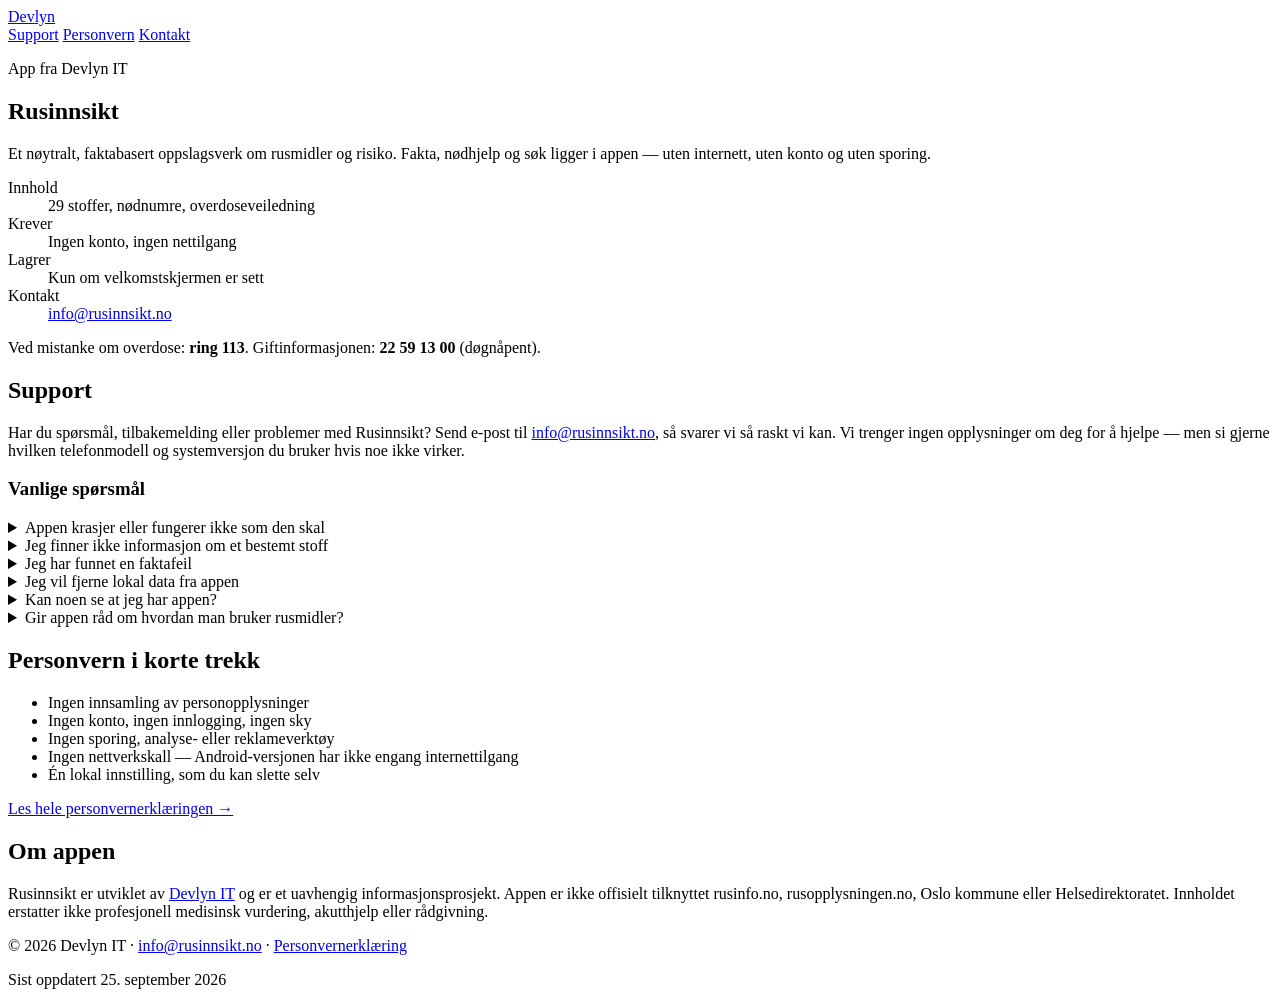
==== docs/devlyn-site/rusinnsikt/index.html @ 15efd3a3 "Support- og personvernsider for devlyn.no/rusinnsikt/ (erstatter Google Sites) - docs/devlyn-site/ru" ====
<!DOCTYPE html>
<html lang="no">
<head>
  <meta charset="utf-8">
  <meta name="viewport" content="width=device-width, initial-scale=1">
  <title>Rusinnsikt — support og personvern</title>
  <meta name="description" content="Support, vanlige spørsmål og personvern for Rusinnsikt-appen — et nøytralt, faktabasert oppslagsverk om rusmidler og risiko, uten internett, konto eller sporing. Utviklet av Devlyn IT.">
  <link rel="canonical" href="https://devlyn.no/rusinnsikt/">
  <link rel="icon" href="/favicon-32.png" sizes="32x32">
  <link rel="apple-touch-icon" href="/apple-touch-icon.png">
  <meta property="og:title" content="Rusinnsikt — support og personvern">
  <meta property="og:description" content="Fakta om rusmidler og risiko — uten internett, uten konto, uten sporing.">
  <meta property="og:url" content="https://devlyn.no/rusinnsikt/">
  <meta property="og:type" content="website">
  <link rel="preconnect" href="https://fonts.googleapis.com">
  <link rel="preconnect" href="https://fonts.gstatic.com" crossorigin>
  <link rel="stylesheet" href="https://fonts.googleapis.com/css2?family=Instrument+Sans:ital,wght@0,400..700;1,400..700&family=IBM+Plex+Mono:wght@400;500&display=swap">
  <link rel="stylesheet" href="/rusinnsikt/rusinnsikt.css">
</head>
<body>
  <header class="top">
    <a class="brand" href="/">Dev<span>lyn</span></a>
    <nav aria-label="Sider">
      <a href="/rusinnsikt/" aria-current="page">Support</a>
      <a href="/rusinnsikt/personvern/">Personvern</a>
      <a class="cta" href="mailto:info@rusinnsikt.no">Kontakt</a>
    </nav>
  </header>

  <main>
    <section class="hero">
      <p class="eyebrow">App fra Devlyn IT</p>
      <h1>Rusinnsikt</h1>
      <p class="lead">Et nøytralt, faktabasert oppslagsverk om rusmidler og risiko. Fakta, nødhjelp og søk ligger i appen — uten internett, uten konto og uten sporing.</p>
      <dl class="facts">
        <div><dt>Innhold</dt><dd>29 stoffer, nødnumre, overdoseveiledning</dd></div>
        <div><dt>Krever</dt><dd>Ingen konto, ingen nettilgang</dd></div>
        <div><dt>Lagrer</dt><dd>Kun om velkomstskjermen er sett</dd></div>
        <div><dt>Kontakt</dt><dd><a href="mailto:info@rusinnsikt.no">info@rusinnsikt.no</a></dd></div>
      </dl>
      <p class="emergency">Ved mistanke om overdose: <strong>ring 113</strong>. Giftinformasjonen: <strong>22 59 13 00</strong> (døgnåpent).</p>
    </section>

    <section id="support">
      <h2>Support</h2>
      <p>Har du spørsmål, tilbakemelding eller problemer med Rusinnsikt? Send e-post til <a href="mailto:info@rusinnsikt.no">info@rusinnsikt.no</a>, så svarer vi så raskt vi kan. Vi trenger ingen opplysninger om deg for å hjelpe — men si gjerne hvilken telefonmodell og systemversjon du bruker hvis noe ikke virker.</p>

      <h3>Vanlige spørsmål</h3>
      <details>
        <summary>Appen krasjer eller fungerer ikke som den skal</summary>
        <p>Prøv først å laste ned appen på nytt fra app-butikken. Fungerer det fortsatt ikke, send oss en e-post med hvilken telefonmodell og systemversjon (iOS/Android) du bruker, og hva som skjedde.</p>
      </details>
      <details>
        <summary>Jeg finner ikke informasjon om et bestemt stoff</summary>
        <p>Bruk søkefunksjonen i appen — den finner også kallenavn og slangord. Mangler stoffet fortsatt, send oss gjerne et forslag på e-post.</p>
      </details>
      <details>
        <summary>Jeg har funnet en faktafeil</summary>
        <p>Innholdet er forkortet fra offentlige kilder (rusinfo.no / Oslo kommune, Helsedirektoratet, Folkehelseinstituttet, Direktoratet for medisinske produkter, Giftinformasjonen m.fl.) og kontrolleres jevnlig mot kildene. Send oss en e-post med hva som er feil, gjerne med kilde, så retter vi det.</p>
      </details>
      <details>
        <summary>Jeg vil fjerne lokal data fra appen</summary>
        <p>Gå til <em>Om → Nullstill velkomstskjerm</em> i appen. Det er den eneste innstillingen appen lagrer. Du kan også slette appen for å fjerne all lokal data.</p>
      </details>
      <details>
        <summary>Kan noen se at jeg har appen?</summary>
        <p>Appen sender ingenting noe sted, har ingen konto og lagrer ikke hva du har lest eller søkt på. Innholdet skjules i app-veksleren. Det appen ikke kan påvirke, er telefonen selv: en fullt administrert jobbtelefon (MDM) kan vise arbeidsgiveren hvilke apper som er installert, og foreldrekontroll kan vise appbruk. Det gjelder alle apper, ikke bare Rusinnsikt.</p>
      </details>
      <details>
        <summary>Gir appen råd om hvordan man bruker rusmidler?</summary>
        <p>Nei. Appen oppfordrer ikke til bruk og inneholder ingen doser eller bruksanvisninger. Den gjengir norske helsemyndigheters råd om hva som øker og reduserer risiko, og hva man gjør ved mistanke om overdose.</p>
      </details>
    </section>

    <section id="personvern-kort">
      <h2>Personvern i korte trekk</h2>
      <ul class="checks">
        <li>Ingen innsamling av personopplysninger</li>
        <li>Ingen konto, ingen innlogging, ingen sky</li>
        <li>Ingen sporing, analyse- eller reklameverktøy</li>
        <li>Ingen nettverkskall — Android-versjonen har ikke engang internettilgang</li>
        <li>Én lokal innstilling, som du kan slette selv</li>
      </ul>
      <p><a class="button" href="/rusinnsikt/personvern/">Les hele personvernerklæringen →</a></p>
    </section>

    <section id="om">
      <h2>Om appen</h2>
      <p>Rusinnsikt er utviklet av <a href="/">Devlyn IT</a> og er et uavhengig informasjonsprosjekt. Appen er ikke offisielt tilknyttet rusinfo.no, rusopplysningen.no, Oslo kommune eller Helsedirektoratet. Innholdet erstatter ikke profesjonell medisinsk vurdering, akutthjelp eller rådgivning.</p>
    </section>
  </main>

  <footer>
    <p>© 2026 Devlyn IT · <a href="mailto:info@rusinnsikt.no">info@rusinnsikt.no</a> · <a href="/rusinnsikt/personvern/">Personvernerklæring</a></p>
    <p class="muted">Sist oppdatert 25. september 2026</p>
  </footer>
</body>
</html>
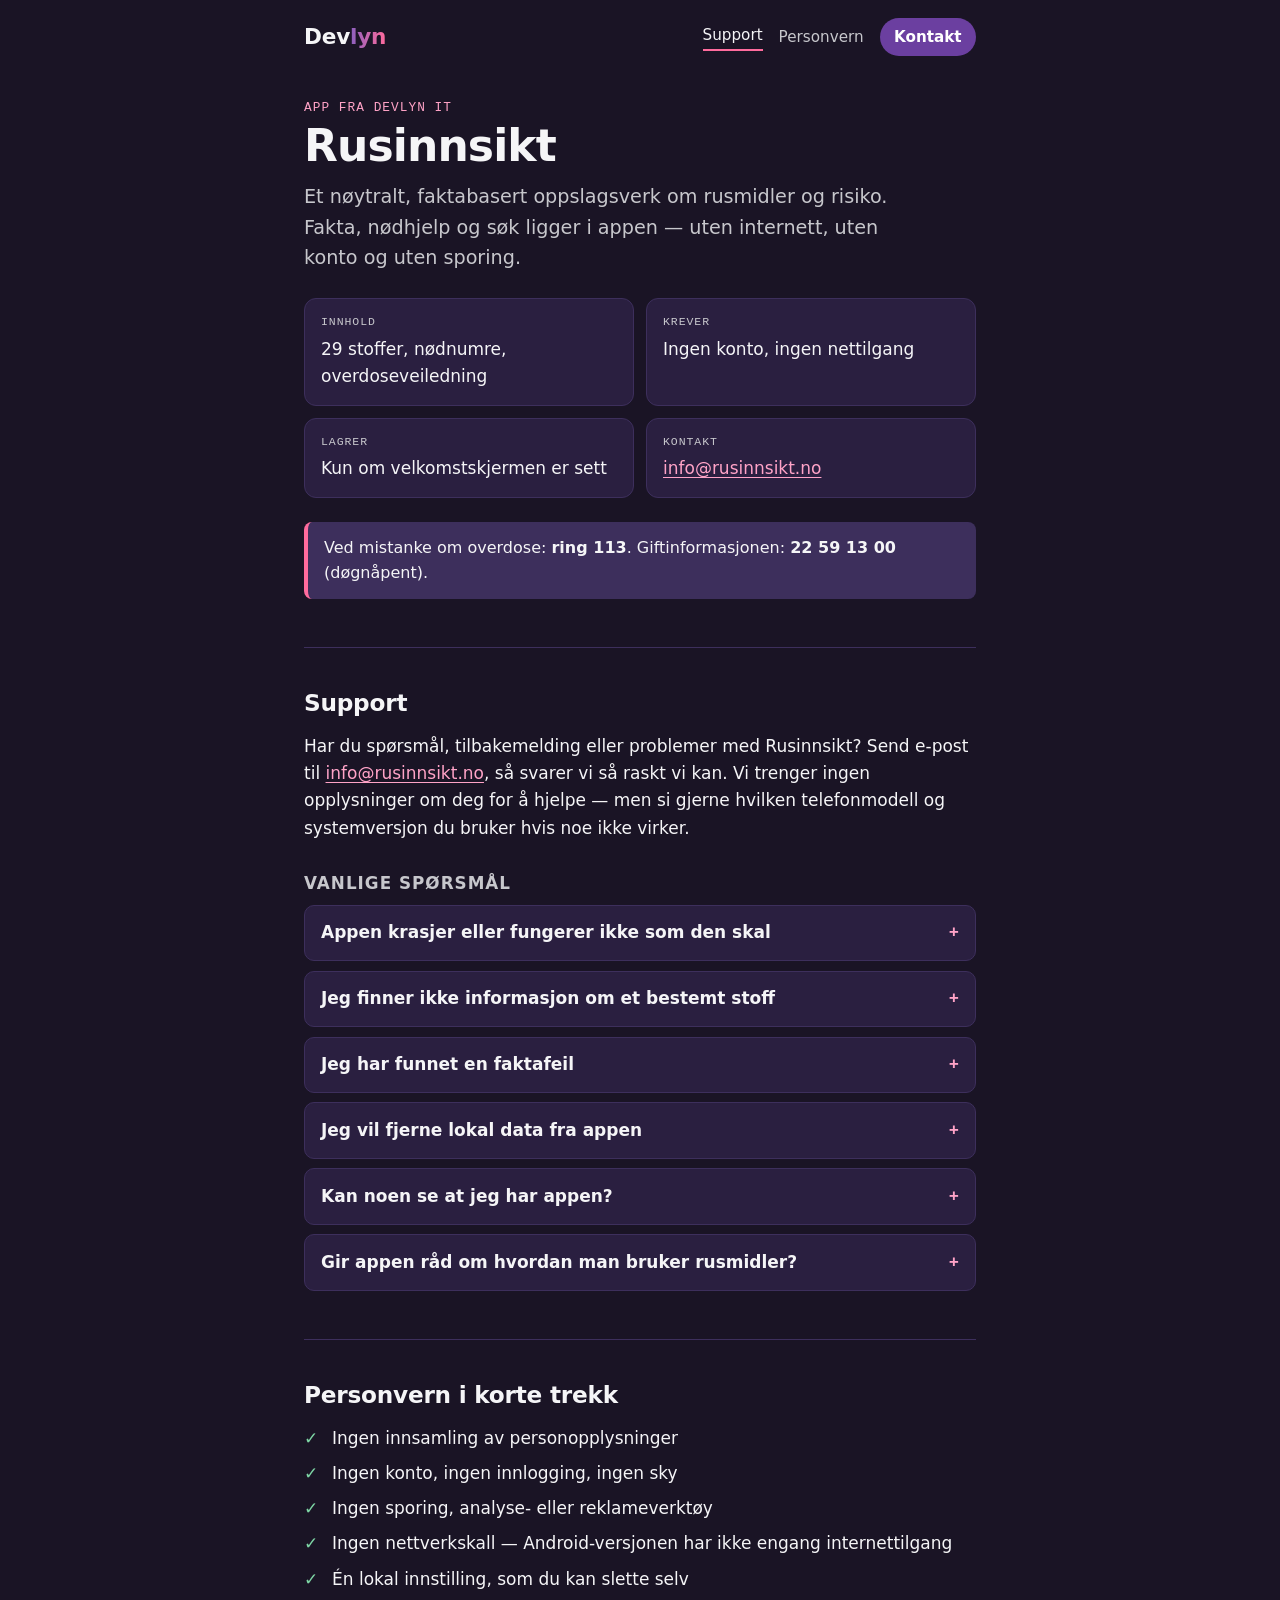
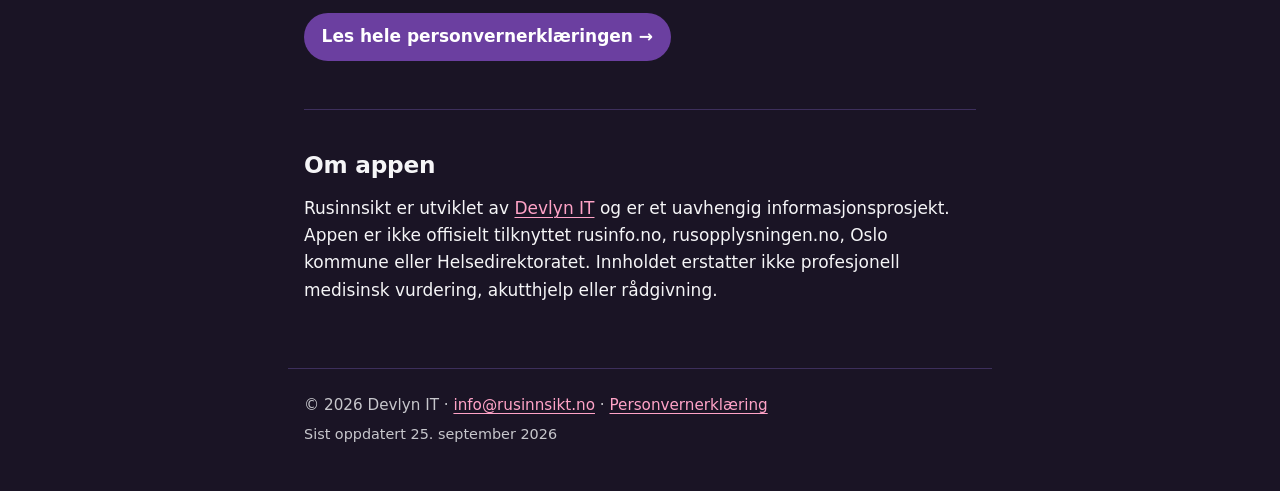
==== commit d20940d0: "devlyn-site: CSS inlinet i sidene, relative lenker – to selvstendige HTML-filer Co-Authored-By: Clau" ====
--- a/docs/devlyn-site/rusinnsikt/index.html
+++ b/docs/devlyn-site/rusinnsikt/index.html
@@ -15,14 +15,106 @@
   <link rel="preconnect" href="https://fonts.googleapis.com">
   <link rel="preconnect" href="https://fonts.gstatic.com" crossorigin>
   <link rel="stylesheet" href="https://fonts.googleapis.com/css2?family=Instrument+Sans:ital,wght@0,400..700;1,400..700&family=IBM+Plex+Mono:wght@400;500&display=swap">
-  <link rel="stylesheet" href="/rusinnsikt/rusinnsikt.css">
+  <style>
+/* Rusinnsikt – support og personvern på devlyn.no. Følger devlyn.no sitt fargesystem. */
+:root {
+  --primary: #6b3fa0;
+  --primary-light: #8b5fbf;
+  --primary-dark: #4a2670;
+  --accent: #ff6b9d;
+  --accent-light: #ffa3c7;
+  --text-primary: #f5f5f7;
+  --text-secondary: #c7c7cc;
+  --bg-primary: #1a1425;
+  --bg-secondary: #2a1f40;
+  --bg-tertiary: #3d2f5c;
+  --line: #3d2f5c;
+  --ok: #7ed6a5;
+  --font: 'Instrument Sans', system-ui, -apple-system, sans-serif;
+  --mono: 'IBM Plex Mono', ui-monospace, monospace;
+}
+
+* { box-sizing: border-box; }
+html { color-scheme: dark; }
+body {
+  margin: 0;
+  font-family: var(--font);
+  font-size: 1.0625rem;
+  line-height: 1.6;
+  color: var(--text-primary);
+  background: var(--bg-primary);
+  -webkit-font-smoothing: antialiased;
+}
+a { color: var(--accent-light); text-decoration-thickness: 1px; text-underline-offset: 3px; }
+a:hover { color: var(--accent); }
+a:focus-visible, summary:focus-visible { outline: 2px solid var(--accent); outline-offset: 3px; border-radius: 4px; }
+
+/* Header */
+.top {
+  display: flex; align-items: center; justify-content: space-between; gap: 1rem;
+  max-width: 44rem; margin: 0 auto; padding: 1.1rem 1rem;
+}
+.brand { font-weight: 700; font-size: 1.35rem; letter-spacing: -0.01em; color: var(--text-primary); text-decoration: none; }
+.brand span { background: linear-gradient(90deg, var(--primary-light), var(--accent)); -webkit-background-clip: text; background-clip: text; color: transparent; }
+.top nav { display: flex; gap: 0.25rem 1rem; align-items: center; flex-wrap: wrap; justify-content: flex-end; }
+.top nav a { color: var(--text-secondary); text-decoration: none; font-size: 0.95rem; }
+.top nav a[aria-current="page"] { color: var(--text-primary); border-bottom: 2px solid var(--accent); padding-bottom: 2px; }
+.top nav a.cta { background: var(--primary); color: #fff; padding: 0.45rem 0.9rem; border-radius: 999px; font-weight: 600; }
+.top nav a.cta:hover { background: var(--primary-light); }
+
+/* Layout */
+main { max-width: 44rem; margin: 0 auto; padding: 1rem 1rem 3rem; }
+section + section { margin-top: 3rem; padding-top: 2.25rem; border-top: 1px solid var(--line); }
+h1 { font-size: clamp(2rem, 6vw, 2.75rem); line-height: 1.1; letter-spacing: -0.02em; margin: 0.2rem 0 0.75rem; text-wrap: balance; }
+h2 { font-size: 1.45rem; letter-spacing: -0.01em; margin: 0 0 0.75rem; text-wrap: balance; }
+h3 { font-size: 1.05rem; margin: 1.75rem 0 0.5rem; color: var(--text-secondary); text-transform: uppercase; letter-spacing: 0.06em; font-weight: 600; }
+p { margin: 0 0 1rem; }
+.eyebrow { font-family: var(--mono); font-size: 0.8rem; letter-spacing: 0.08em; text-transform: uppercase; color: var(--accent-light); margin: 0.5rem 0 0; }
+.lead { font-size: 1.2rem; color: var(--text-secondary); max-width: 38rem; }
+.muted { color: var(--text-secondary); font-size: 0.9rem; }
+
+/* Hero facts */
+.facts { display: grid; grid-template-columns: repeat(2, 1fr); gap: 0.75rem; margin: 1.5rem 0; padding: 0; }
+@media (max-width: 480px) { .facts { grid-template-columns: 1fr; } }
+.facts div { background: var(--bg-secondary); border: 1px solid var(--line); border-radius: 12px; padding: 0.9rem 1rem; }
+.facts dt { font-family: var(--mono); font-size: 0.72rem; letter-spacing: 0.08em; text-transform: uppercase; color: var(--text-secondary); margin-bottom: 0.25rem; }
+.facts dd { margin: 0; font-weight: 500; }
+.emergency { background: var(--bg-tertiary); border-left: 4px solid var(--accent); border-radius: 8px; padding: 0.8rem 1rem; font-size: 1rem; }
+.emergency strong { font-variant-numeric: tabular-nums; white-space: nowrap; }
+
+/* FAQ */
+details { border: 1px solid var(--line); border-radius: 10px; background: var(--bg-secondary); margin: 0 0 0.6rem; }
+summary { cursor: pointer; padding: 0.85rem 1rem; font-weight: 600; list-style: none; display: flex; justify-content: space-between; gap: 1rem; }
+summary::-webkit-details-marker { display: none; }
+summary::after { content: "+"; font-family: var(--mono); color: var(--accent-light); flex: none; }
+details[open] summary::after { content: "–"; }
+details p { padding: 0 1rem 0.9rem; margin: 0; color: var(--text-secondary); }
+
+/* Checklist */
+.checks { list-style: none; padding: 0; margin: 0 0 1.25rem; display: grid; gap: 0.5rem; }
+.checks li { padding-left: 1.75rem; position: relative; }
+.checks li::before { content: "✓"; position: absolute; left: 0; color: var(--ok); font-weight: 700; }
+.button { display: inline-block; background: var(--primary); color: #fff; text-decoration: none; padding: 0.65rem 1.1rem; border-radius: 999px; font-weight: 600; }
+.button:hover { background: var(--primary-light); color: #fff; }
+
+/* Document pages */
+.doc .meta { color: var(--text-secondary); font-size: 0.95rem; margin-bottom: 1.5rem; }
+.doc h2 { margin-top: 2rem; font-size: 1.25rem; }
+
+/* Footer */
+footer { max-width: 44rem; margin: 0 auto; padding: 1.5rem 1rem 2.5rem; border-top: 1px solid var(--line); color: var(--text-secondary); font-size: 0.95rem; }
+footer p { margin: 0 0 0.35rem; }
+
+@media (prefers-reduced-motion: no-preference) { details { transition: background 0.15s; } }
+@media (max-width: 480px) { .top { flex-direction: column; align-items: flex-start; } .top nav { justify-content: flex-start; } }
+</style>
 </head>
 <body>
   <header class="top">
     <a class="brand" href="/">Dev<span>lyn</span></a>
     <nav aria-label="Sider">
-      <a href="/rusinnsikt/" aria-current="page">Support</a>
-      <a href="/rusinnsikt/personvern/">Personvern</a>
+      <a href="./" aria-current="page">Support</a>
+      <a href="personvern/">Personvern</a>
       <a class="cta" href="mailto:info@rusinnsikt.no">Kontakt</a>
     </nav>
   </header>
@@ -81,7 +173,7 @@
         <li>Ingen nettverkskall — Android-versjonen har ikke engang internettilgang</li>
         <li>Én lokal innstilling, som du kan slette selv</li>
       </ul>
-      <p><a class="button" href="/rusinnsikt/personvern/">Les hele personvernerklæringen →</a></p>
+      <p><a class="button" href="personvern/">Les hele personvernerklæringen →</a></p>
     </section>
 
     <section id="om">
@@ -91,7 +183,7 @@
   </main>
 
   <footer>
-    <p>© 2026 Devlyn IT · <a href="mailto:info@rusinnsikt.no">info@rusinnsikt.no</a> · <a href="/rusinnsikt/personvern/">Personvernerklæring</a></p>
+    <p>© 2026 Devlyn IT · <a href="mailto:info@rusinnsikt.no">info@rusinnsikt.no</a> · <a href="personvern/">Personvernerklæring</a></p>
     <p class="muted">Sist oppdatert 25. september 2026</p>
   </footer>
 </body>
